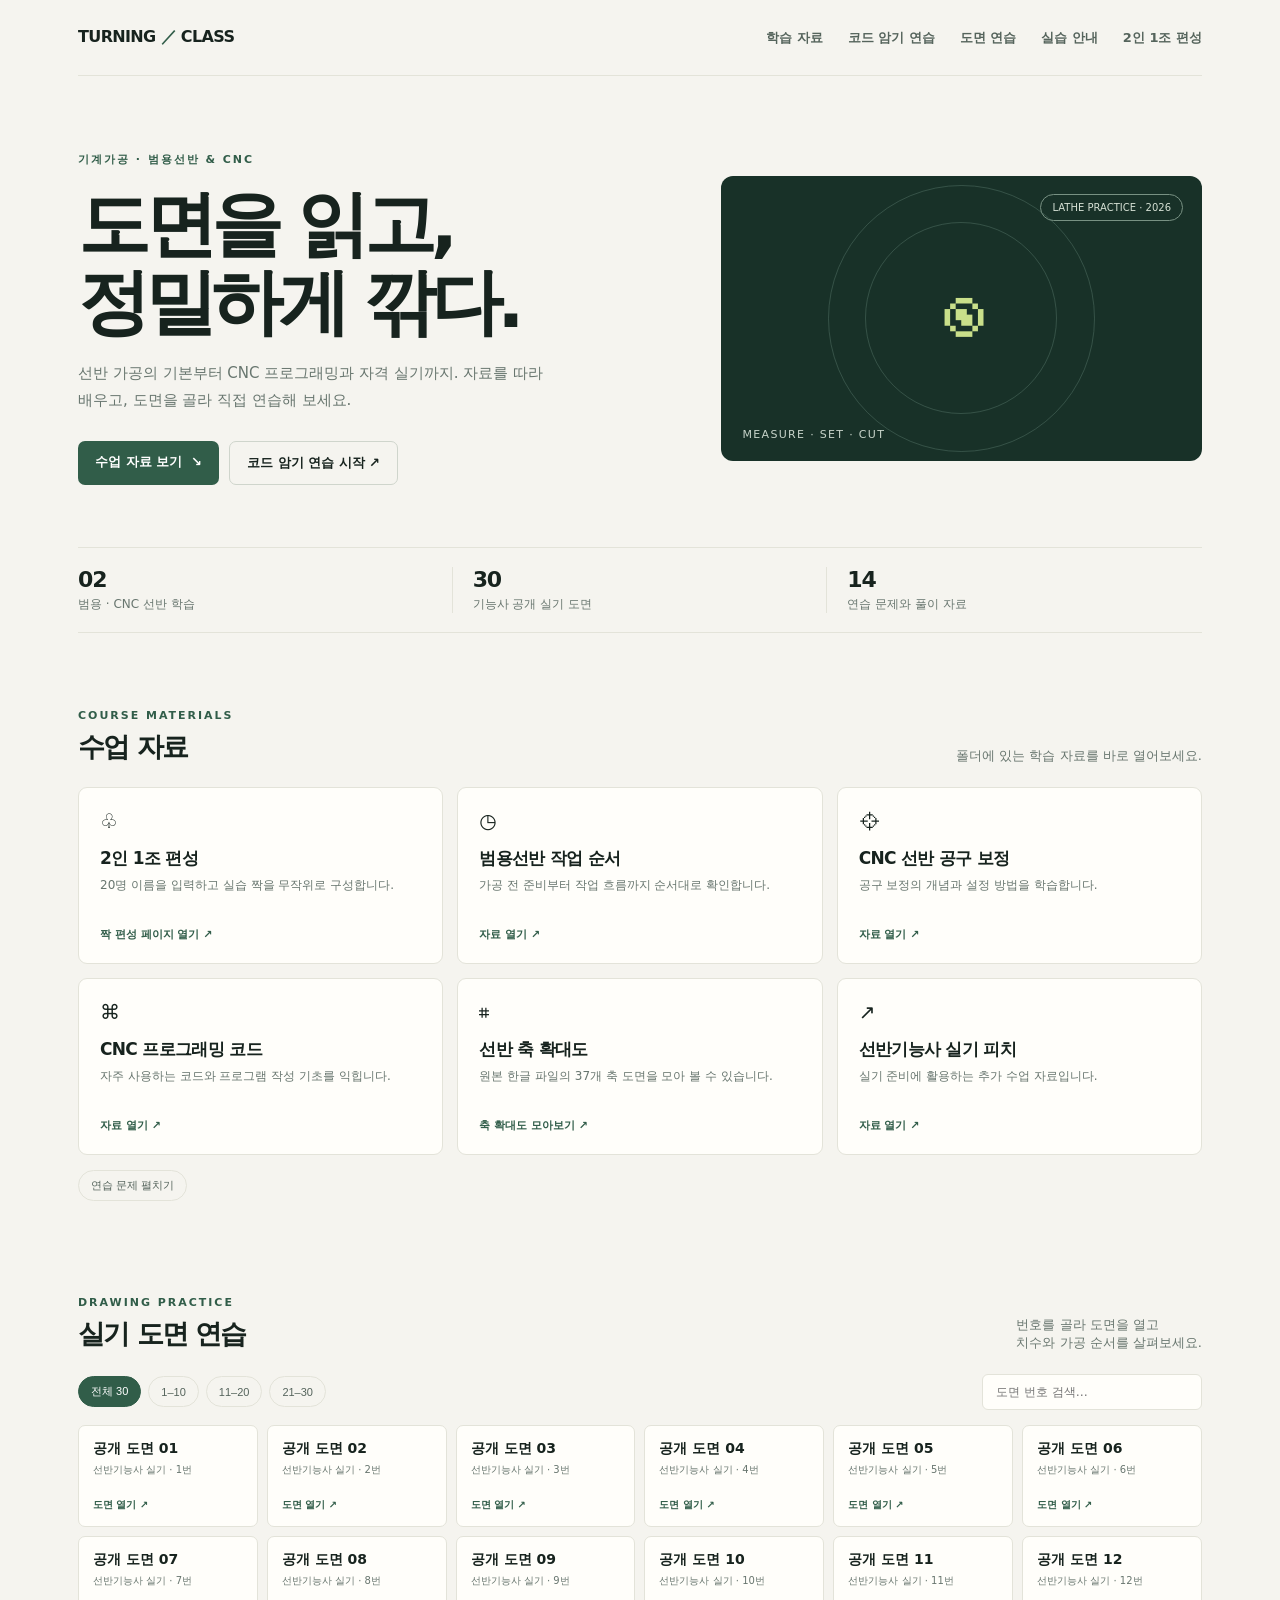
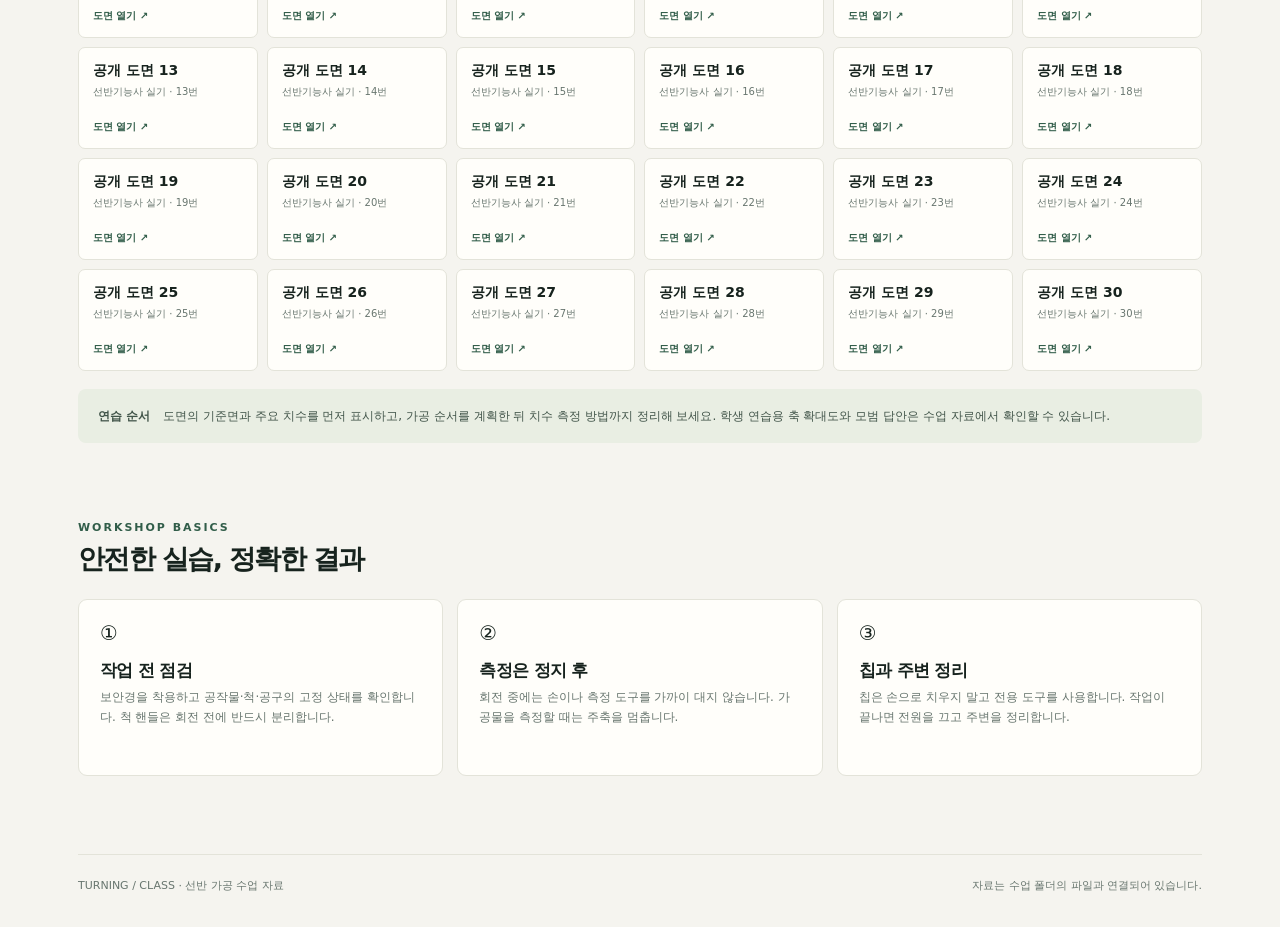
==== index.html @ c1fed9a9 "Remove front and rear programming card" ====
<!doctype html>
<html lang="ko">
<head>
<meta charset="utf-8"><meta name="viewport" content="width=device-width,initial-scale=1"><meta name="theme-color" content="#14251f">
<title>선반 수업 | 기계가공 실습</title>
<style>
:root{--ink:#17231e;--muted:#68766f;--paper:#f5f4ef;--card:#fffefa;--line:#e3e3d9;--green:#315d49;--lime:#c9df8a;--orange:#d8754e}*{box-sizing:border-box}html{scroll-behavior:smooth}body{margin:0;background:var(--paper);color:var(--ink);font-family:Inter,"Pretendard","Noto Sans KR",system-ui,sans-serif}a{color:inherit;text-decoration:none}.shell{max-width:1180px;margin:auto;padding:0 28px}.topbar{height:76px;border-bottom:1px solid var(--line);display:flex;align-items:center;justify-content:space-between}.brand{font-size:16px;font-weight:800;letter-spacing:-.04em}.brand b{color:var(--green)}nav{display:flex;gap:25px;color:#55645c;font-size:13px;font-weight:650}.hero{padding:76px 0 62px;display:grid;grid-template-columns:1.1fr .9fr;gap:54px;align-items:center}.eyebrow{font-size:11px;letter-spacing:.18em;text-transform:uppercase;font-weight:800;color:var(--green)}h1{font-size:clamp(42px,6vw,72px);line-height:1.08;letter-spacing:-.075em;margin:19px 0 18px;font-weight:820}.hero p{max-width:480px;color:var(--muted);line-height:1.8;font-size:15px}.actions{display:flex;gap:10px;margin-top:27px;flex-wrap:wrap}.btn{padding:12px 17px;border-radius:7px;background:var(--green);color:white;font-size:13px;font-weight:700}.btn.light{background:transparent;border:1px solid #cfd5cc;color:var(--ink)}.visual{background:#183128;border-radius:12px;min-height:285px;position:relative;overflow:hidden;display:grid;place-items:center;color:#d5e0d4}.visual:before,.visual:after{content:"";position:absolute;border:1px solid #6e9080;border-radius:50%;width:265px;height:265px;opacity:.35}.visual:after{width:190px;height:190px}.lathe{z-index:1;font-size:89px;line-height:1;color:var(--lime);font-family:Georgia,serif}.visual small{position:absolute;bottom:20px;left:22px;color:#c8d4ca;font-size:11px;letter-spacing:.12em}.visual .tag{position:absolute;right:19px;top:18px;border:1px solid #789183;border-radius:20px;padding:7px 11px;font-size:10px}.stats{border-top:1px solid var(--line);border-bottom:1px solid var(--line);display:grid;grid-template-columns:repeat(3,1fr);padding:19px 0;margin-bottom:76px}.stat{padding:0 20px;border-right:1px solid var(--line)}.stat:first-child{padding-left:0}.stat:last-child{border:0}.stat strong{font-size:22px;letter-spacing:-.05em}.stat span{display:block;color:var(--muted);font-size:12px;margin-top:4px}.section{padding:0 0 78px;scroll-margin-top:24px}.section-head{display:flex;justify-content:space-between;align-items:end;margin-bottom:22px}.section-head h2{font-size:27px;letter-spacing:-.06em;margin:7px 0 0}.section-head p{font-size:13px;color:var(--muted);margin:0}.grid{display:grid;grid-template-columns:repeat(3,1fr);gap:14px}.card{background:var(--card);border:1px solid var(--line);border-radius:9px;padding:21px;min-height:177px;display:flex;flex-direction:column;transition:.18s}.card:hover{transform:translateY(-3px);border-color:#a9b9a7;box-shadow:0 8px 22px #192d2010}.card .icon{font-size:20px}.card h3{font-size:17px;letter-spacing:-.04em;margin:14px 0 6px}.card p{font-size:12px;line-height:1.65;color:var(--muted);margin:0}.card .open{font-size:11px;color:var(--green);font-weight:800;margin-top:auto;padding-top:14px}.practice-top{display:flex;align-items:center;justify-content:space-between;margin-bottom:15px}.search{padding:10px 13px;border:1px solid var(--line);background:var(--card);border-radius:6px;font:inherit;font-size:12px;width:220px;outline-color:var(--green)}.filters{display:flex;gap:7px;flex-wrap:wrap;margin-bottom:17px}.filter{border:1px solid var(--line);background:transparent;padding:7px 12px;border-radius:20px;color:#55645c;font-size:11px;cursor:pointer}.filter.active{background:var(--green);border-color:var(--green);color:white}.drawings{display:grid;grid-template-columns:repeat(6,1fr);gap:9px}.drawing{background:var(--card);border:1px solid var(--line);padding:14px;border-radius:7px;display:flex;flex-direction:column;min-height:102px}.drawing:hover{border-color:#8ca594}.drawing b{font-size:14px}.drawing small{color:var(--muted);font-size:10px;margin-top:5px}.drawing em{font-size:10px;color:var(--green);font-style:normal;font-weight:750;margin-top:auto;padding-top:12px}.hidden{display:none!important}.note{background:#e9eee3;border-radius:8px;padding:17px 20px;display:flex;gap:13px;align-items:flex-start;color:#42554a;font-size:12px;line-height:1.7}.note strong{white-space:nowrap}.footer{border-top:1px solid var(--line);padding:23px 0 34px;color:var(--muted);font-size:11px;display:flex;justify-content:space-between}.blank{display:none;text-align:center;color:var(--muted);padding:30px;font-size:13px}@media(max-width:760px){.shell{padding:0 19px}.topbar{height:64px}nav{gap:13px;font-size:11px}.hero{grid-template-columns:1fr;gap:28px;padding:53px 0 42px}.visual{min-height:210px}.lathe{font-size:70px}.stats{margin-bottom:55px}.grid{grid-template-columns:repeat(2,1fr)}.drawings{grid-template-columns:repeat(3,1fr)}.section{padding-bottom:58px}.section-head p{max-width:145px;text-align:right;line-height:1.5}}@media(max-width:420px){nav{gap:9px}.nav-extra{display:none}.grid{grid-template-columns:1fr}.card{min-height:150px}.drawings{grid-template-columns:repeat(2,1fr)}.practice-top{align-items:flex-start;gap:10px;flex-direction:column}.search{width:100%}.stats .stat{padding:0 10px}.stat strong{font-size:18px}.footer{gap:15px;flex-direction:column}}
</style></head>
<body><div class="shell">
<header class="topbar"><a class="brand" href="#home">TURNING <b>／</b> CLASS</a><nav><a href="#learn">학습 자료</a><a href="cnc-code-practice.html">코드 암기 연습</a><a href="#practice">도면 연습</a><a href="#safety">실습 안내</a><a href="pairing.html">2인 1조 편성</a></nav></header>
<main id="home"><section class="hero"><div><div class="eyebrow">기계가공 · 범용선반 & CNC</div><h1>도면을 읽고,<br>정밀하게 깎다.</h1><p>선반 가공의 기본부터 CNC 프로그래밍과 자격 실기까지. 자료를 따라 배우고, 도면을 골라 직접 연습해 보세요.</p><div class="actions"><a class="btn" href="#learn">수업 자료 보기&nbsp; ↘</a><a class="btn light" href="cnc-code-practice.html">코드 암기 연습 시작 ↗</a></div></div><div class="visual"><span class="tag">LATHE PRACTICE · 2026</span><span class="lathe">◉</span><small>MEASURE · SET · CUT</small></div></section>
<div class="stats"><div class="stat"><strong>02</strong><span>범용 · CNC 선반 학습</span></div><div class="stat"><strong>30</strong><span>기능사 공개 실기 도면</span></div><div class="stat"><strong>14</strong><span>연습 문제와 풀이 자료</span></div></div>
<section class="section" id="learn"><div class="section-head"><div><div class="eyebrow">Course materials</div><h2>수업 자료</h2></div><p>폴더에 있는 학습 자료를 바로 열어보세요.</p></div><div class="grid">
<a class="card" href="pairing.html"><span class="icon">♧</span><h3>2인 1조 편성</h3><p>20명 이름을 입력하고 실습 짝을 무작위로 구성합니다.</p><span class="open">짝 편성 페이지 열기 ↗</span></a>
<a class="card" href="범용선반-작업순서.pdf" target="_blank"><span class="icon">◷</span><h3>범용선반 작업 순서</h3><p>가공 전 준비부터 작업 흐름까지 순서대로 확인합니다.</p><span class="open">자료 열기 ↗</span></a>
<a class="card" href="CNC-공구보정.pdf" target="_blank"><span class="icon">⌖</span><h3>CNC 선반 공구 보정</h3><p>공구 보정의 개념과 설정 방법을 학습합니다.</p><span class="open">자료 열기 ↗</span></a>
<a class="card" href="CNC-코드암기.pdf" target="_blank"><span class="icon">⌘</span><h3>CNC 프로그래밍 코드</h3><p>자주 사용하는 코드와 프로그램 작성 기초를 익힙니다.</p><span class="open">자료 열기 ↗</span></a>

<a class="card" href="axis-drawing-gallery.html"><span class="icon">⌗</span><h3>선반 축 확대도</h3><p>원본 한글 파일의 37개 축 도면을 모아 볼 수 있습니다.</p><span class="open">축 확대도 모아보기 ↗</span></a>
<a class="card" href="선반기능사-피치.hwp" target="_blank"><span class="icon">↗</span><h3>선반기능사 실기 피치</h3><p>실기 준비에 활용하는 추가 수업 자료입니다.</p><span class="open">자료 열기 ↗</span></a>
</div><div class="filters" style="margin-top:15px"><button class="filter" onclick="document.getElementById('extraPractice').classList.toggle('hidden');this.textContent=this.textContent.includes('펼치기')?'연습 문제 접기':'연습 문제 펼치기'">연습 문제 펼치기</button></div><div id="extraPractice" class="grid hidden">
<a class="card" href="프로그래밍-연습-2.pdf" target="_blank"><h3>프로그래밍 연습 2</h3><p>앞단·뒷단 프로그램 연습</p><span class="open">문제 열기 ↗</span></a><a class="card" href="프로그래밍-연습-3.pdf" target="_blank"><h3>프로그래밍 연습 3</h3><p>앞단·뒷단 프로그램 연습</p><span class="open">문제 열기 ↗</span></a><a class="card" href="프로그래밍-연습-4.pdf" target="_blank"><h3>프로그래밍 연습 4</h3><p>앞단·뒷단 프로그램 연습</p><span class="open">문제 열기 ↗</span></a><a class="card" href="프로그래밍-연습-5.pdf" target="_blank"><h3>프로그래밍 연습 5</h3><p>앞단·뒷단 프로그램 연습</p><span class="open">문제 열기 ↗</span></a><a class="card" href="나사-절입량.png" target="_blank"><h3>나사 절입량 참고</h3><p>나사 가공 깊이와 절입량을 확인합니다.</p><span class="open">그림 열기 ↗</span></a><a class="card" href="기능사-2번-도면-확대.hwp" target="_blank"><h3>기능사 2번 도면 확대</h3><p>실기 도면 상세 확인 자료입니다.</p><span class="open">자료 열기 ↗</span></a></div></section>
<section class="section" id="practice"><div class="section-head"><div><div class="eyebrow">Drawing practice</div><h2>실기 도면 연습</h2></div><p>번호를 골라 도면을 열고<br>치수와 가공 순서를 살펴보세요.</p></div><div class="practice-top"><div class="filters" style="margin:0"><button class="filter active" data-filter="all">전체 30</button><button class="filter" data-filter="early">1–10</button><button class="filter" data-filter="middle">11–20</button><button class="filter" data-filter="late">21–30</button></div><input class="search" id="search" placeholder="도면 번호 검색…" aria-label="도면 번호 검색"></div><div class="drawings" id="drawings"></div><div id="blank" class="blank">검색 결과가 없습니다.</div><div class="note" style="margin-top:18px"><strong>연습 순서</strong><span>도면의 기준면과 주요 치수를 먼저 표시하고, 가공 순서를 계획한 뒤 치수 측정 방법까지 정리해 보세요. 학생 연습용 축 확대도와 모범 답안은 수업 자료에서 확인할 수 있습니다.</span></div></section>
<section class="section" id="safety"><div class="section-head"><div><div class="eyebrow">Workshop basics</div><h2>안전한 실습, 정확한 결과</h2></div></div><div class="grid"><div class="card"><span class="icon">①</span><h3>작업 전 점검</h3><p>보안경을 착용하고 공작물·척·공구의 고정 상태를 확인합니다. 척 핸들은 회전 전에 반드시 분리합니다.</p></div><div class="card"><span class="icon">②</span><h3>측정은 정지 후</h3><p>회전 중에는 손이나 측정 도구를 가까이 대지 않습니다. 가공물을 측정할 때는 주축을 멈춥니다.</p></div><div class="card"><span class="icon">③</span><h3>칩과 주변 정리</h3><p>칩은 손으로 치우지 말고 전용 도구를 사용합니다. 작업이 끝나면 전원을 끄고 주변을 정리합니다.</p></div></div></section></main>
<footer class="footer"><span>TURNING / CLASS · 선반 가공 수업 자료</span><span>자료는 수업 폴더의 파일과 연결되어 있습니다.</span></footer></div>
<script>
const drawings=document.getElementById('drawings');
for(let n=1;n<=30;n++){const a=document.createElement('a');a.className='drawing';a.href=`실기%20도면%20공개문제/${n}.pdf`;a.target='_blank';a.dataset.n=n;a.dataset.band=n<=10?'early':n<=20?'middle':'late';a.innerHTML=`<b>공개 도면 ${String(n).padStart(2,'0')}</b><small>선반기능사 실기 · ${n}번</small><em>도면 열기 ↗</em>`;drawings.appendChild(a)}
let selected='all';function update(){const q=document.getElementById('search').value.trim();let shown=0;document.querySelectorAll('.drawing').forEach(e=>{const okBand=selected==='all'||e.dataset.band===selected;const okQuery=!q||e.dataset.n.includes(q);e.classList.toggle('hidden',!(okBand&&okQuery));if(okBand&&okQuery)shown++});document.getElementById('blank').style.display=shown?'none':'block'}
document.querySelectorAll('[data-filter]').forEach(b=>b.addEventListener('click',()=>{selected=b.dataset.filter;document.querySelectorAll('[data-filter]').forEach(x=>x.classList.toggle('active',x===b));update()}));document.getElementById('search').addEventListener('input',update);
</script></body></html>
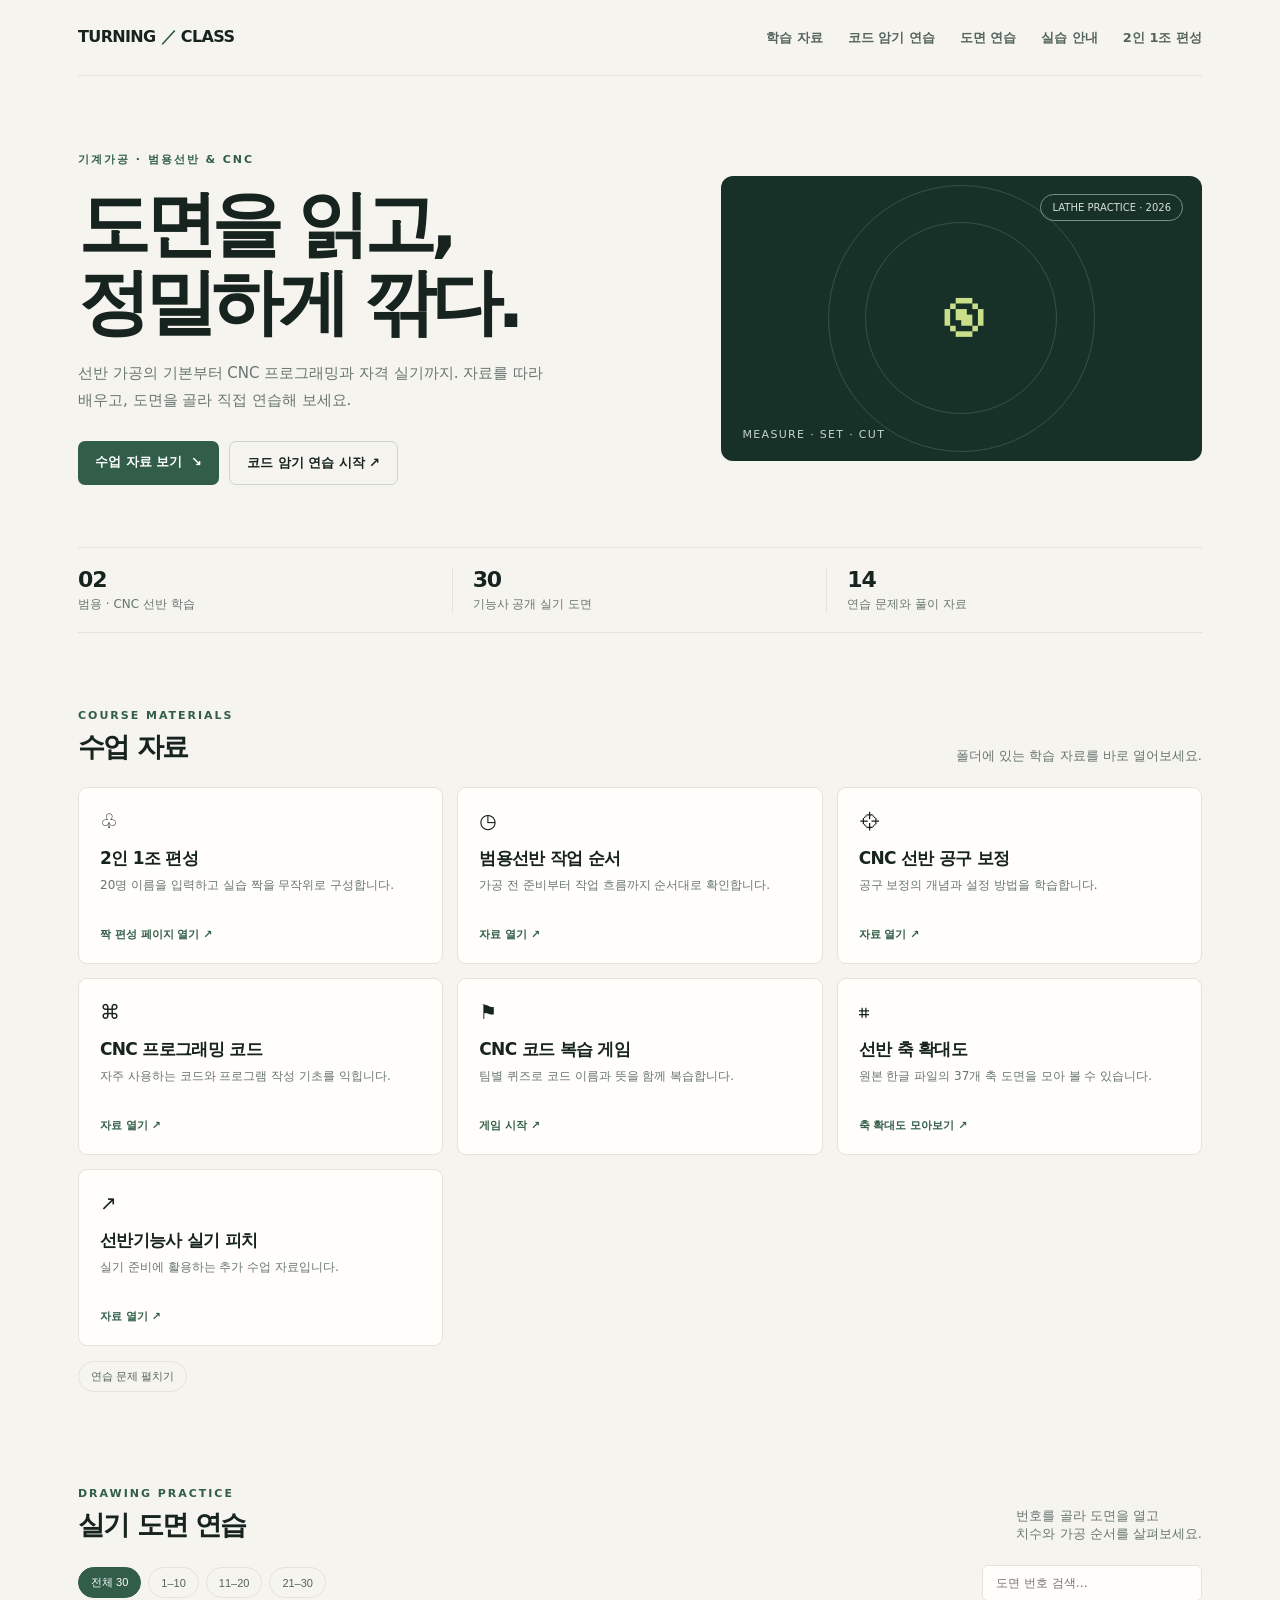
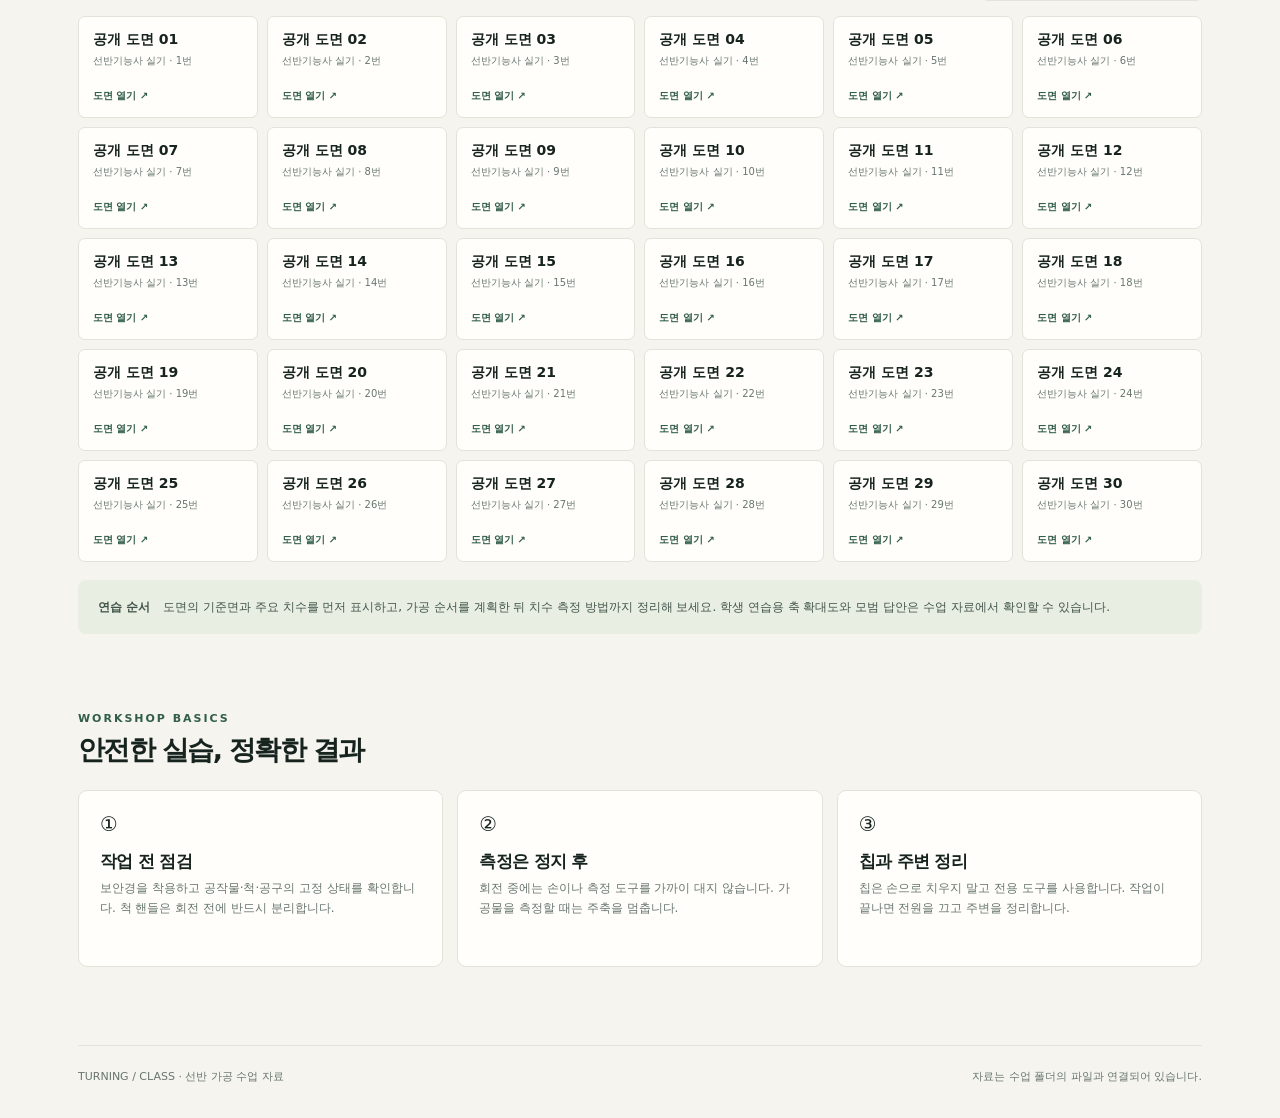
==== commit 87f628f4: "Add classroom CNC code review game" ====
--- a/index.html
+++ b/index.html
@@ -15,6 +15,7 @@
 <a class="card" href="범용선반-작업순서.pdf" target="_blank"><span class="icon">◷</span><h3>범용선반 작업 순서</h3><p>가공 전 준비부터 작업 흐름까지 순서대로 확인합니다.</p><span class="open">자료 열기 ↗</span></a>
 <a class="card" href="CNC-공구보정.pdf" target="_blank"><span class="icon">⌖</span><h3>CNC 선반 공구 보정</h3><p>공구 보정의 개념과 설정 방법을 학습합니다.</p><span class="open">자료 열기 ↗</span></a>
 <a class="card" href="CNC-코드암기.pdf" target="_blank"><span class="icon">⌘</span><h3>CNC 프로그래밍 코드</h3><p>자주 사용하는 코드와 프로그램 작성 기초를 익힙니다.</p><span class="open">자료 열기 ↗</span></a>
+<a class="card" href="cnc-review-game.html"><span class="icon">⚑</span><h3>CNC 코드 복습 게임</h3><p>팀별 퀴즈로 코드 이름과 뜻을 함께 복습합니다.</p><span class="open">게임 시작 ↗</span></a>
 
 <a class="card" href="axis-drawing-gallery.html"><span class="icon">⌗</span><h3>선반 축 확대도</h3><p>원본 한글 파일의 37개 축 도면을 모아 볼 수 있습니다.</p><span class="open">축 확대도 모아보기 ↗</span></a>
 <a class="card" href="선반기능사-피치.hwp" target="_blank"><span class="icon">↗</span><h3>선반기능사 실기 피치</h3><p>실기 준비에 활용하는 추가 수업 자료입니다.</p><span class="open">자료 열기 ↗</span></a>
@@ -32,3 +33,4 @@
 
 
 
+
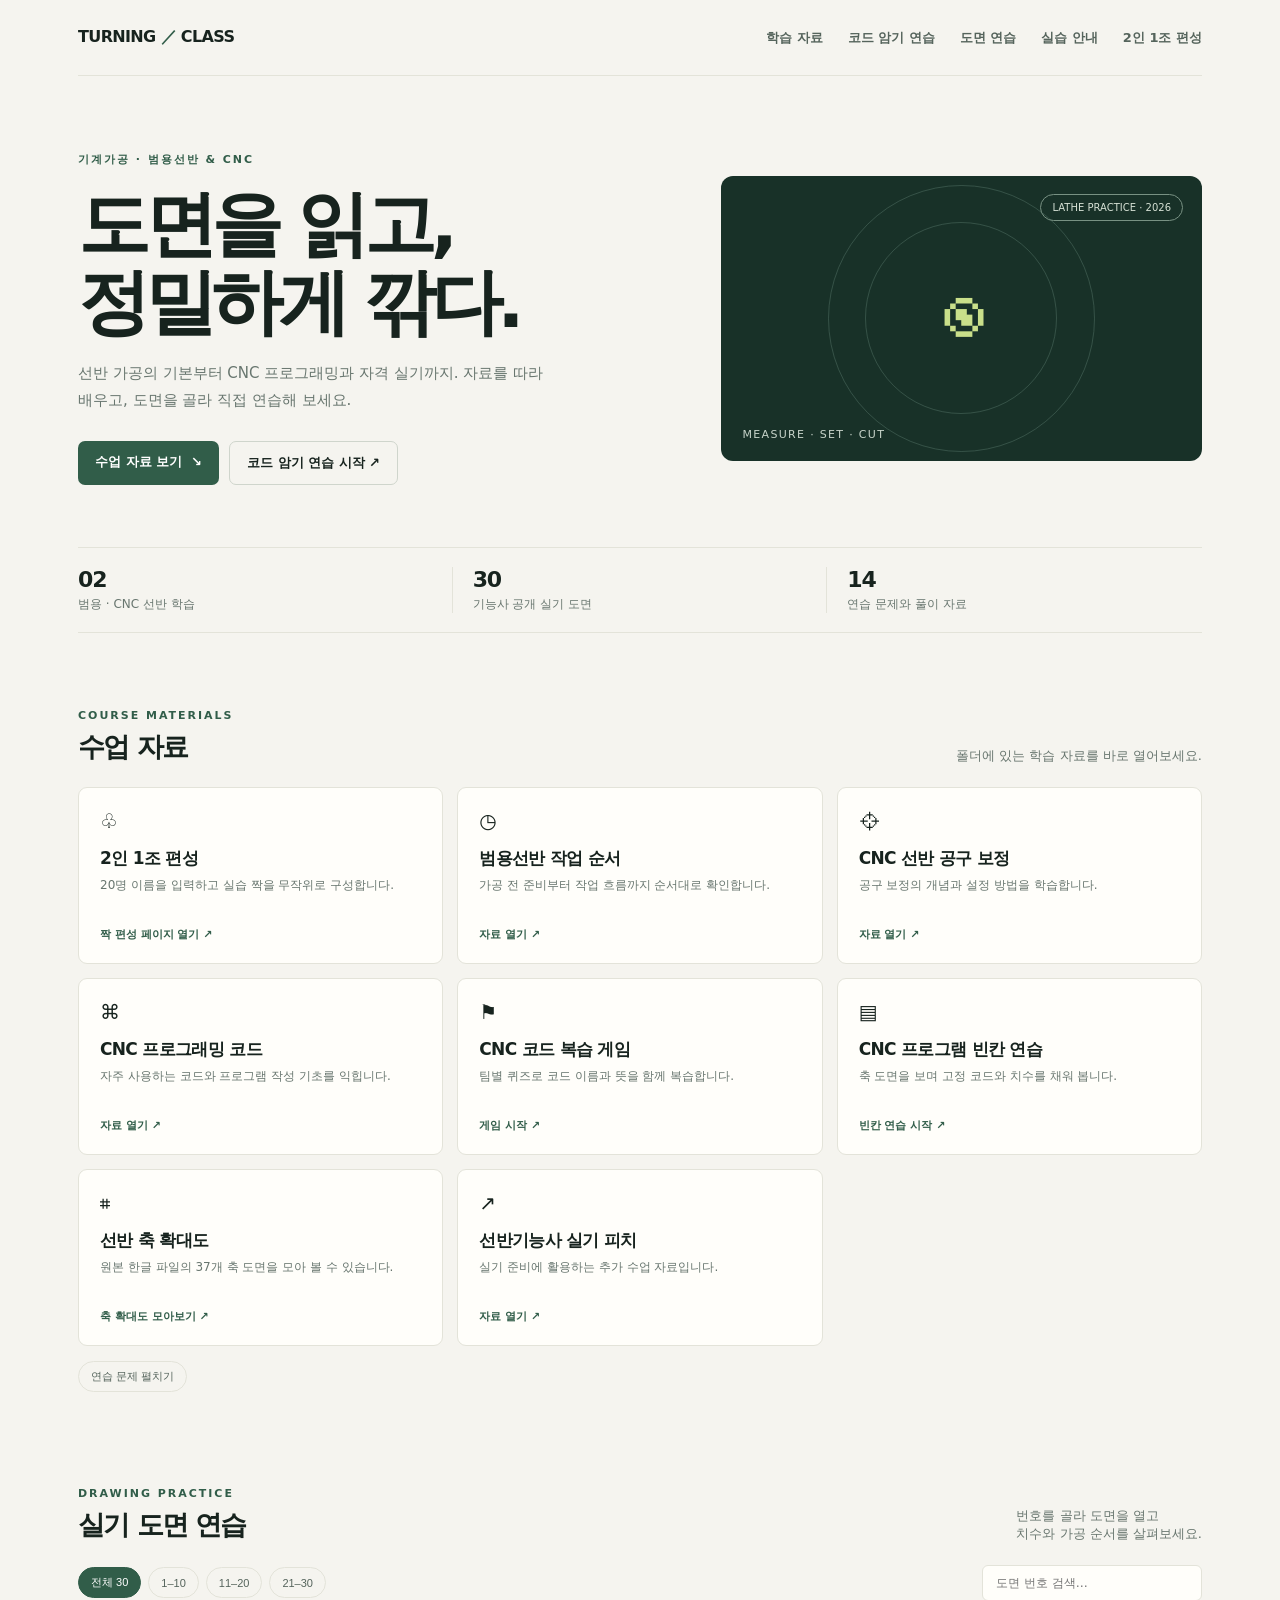
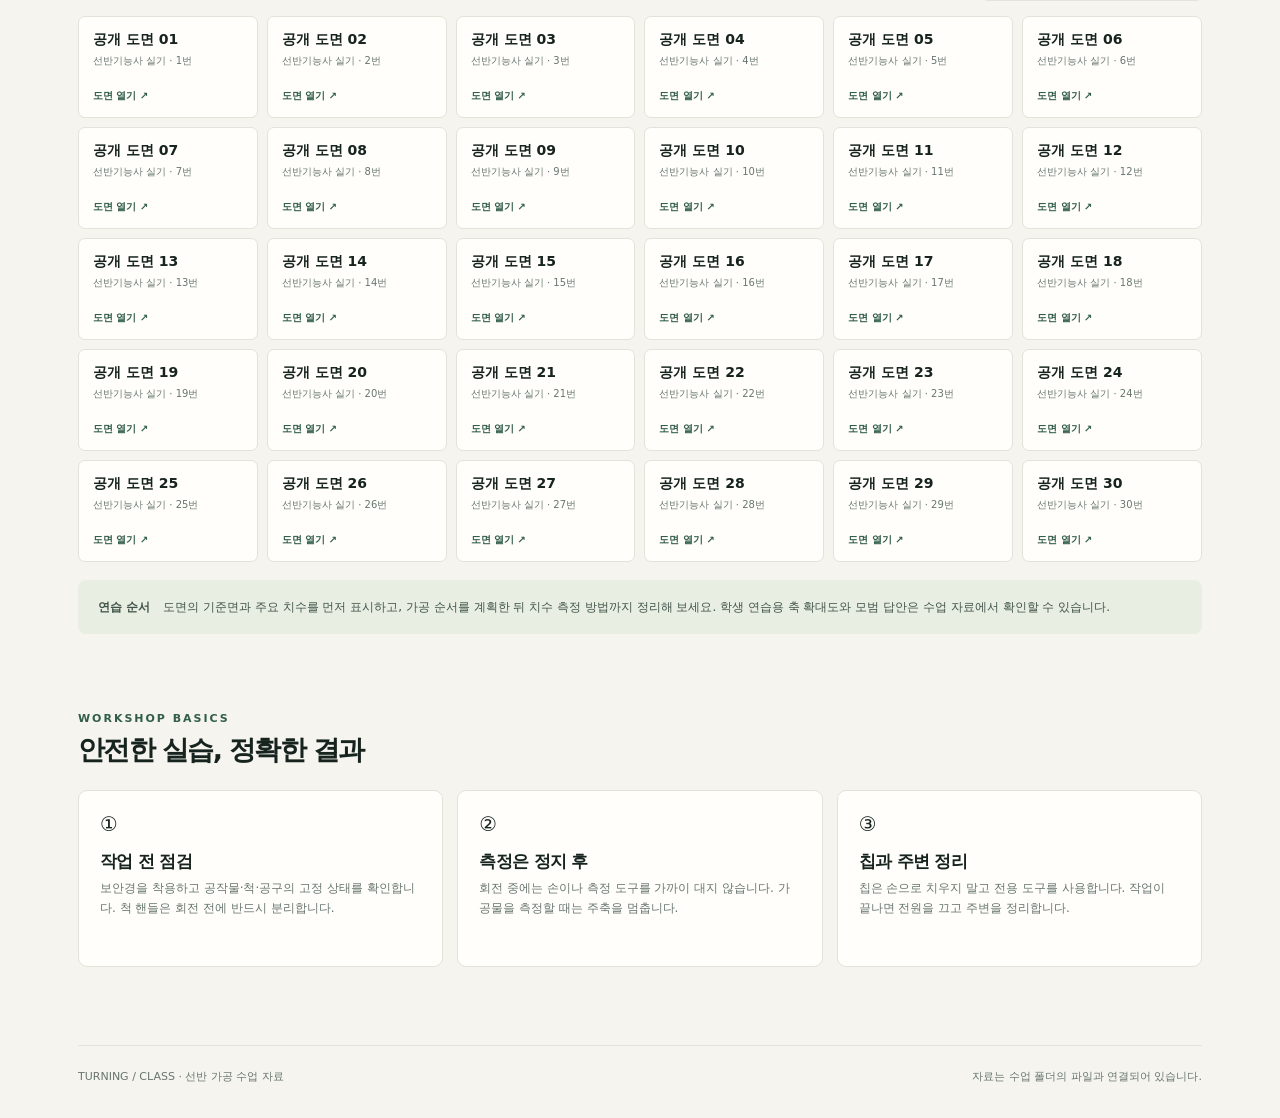
==== commit 4d606a19: "Add CNC program fill-in practice" ====
--- a/index.html
+++ b/index.html
@@ -16,6 +16,7 @@
 <a class="card" href="CNC-공구보정.pdf" target="_blank"><span class="icon">⌖</span><h3>CNC 선반 공구 보정</h3><p>공구 보정의 개념과 설정 방법을 학습합니다.</p><span class="open">자료 열기 ↗</span></a>
 <a class="card" href="CNC-코드암기.pdf" target="_blank"><span class="icon">⌘</span><h3>CNC 프로그래밍 코드</h3><p>자주 사용하는 코드와 프로그램 작성 기초를 익힙니다.</p><span class="open">자료 열기 ↗</span></a>
 <a class="card" href="cnc-review-game.html"><span class="icon">⚑</span><h3>CNC 코드 복습 게임</h3><p>팀별 퀴즈로 코드 이름과 뜻을 함께 복습합니다.</p><span class="open">게임 시작 ↗</span></a>
+<a class="card" href="cnc-fill-practice.html"><span class="icon">▤</span><h3>CNC 프로그램 빈칸 연습</h3><p>축 도면을 보며 고정 코드와 치수를 채워 봅니다.</p><span class="open">빈칸 연습 시작 ↗</span></a>
 
 <a class="card" href="axis-drawing-gallery.html"><span class="icon">⌗</span><h3>선반 축 확대도</h3><p>원본 한글 파일의 37개 축 도면을 모아 볼 수 있습니다.</p><span class="open">축 확대도 모아보기 ↗</span></a>
 <a class="card" href="선반기능사-피치.hwp" target="_blank"><span class="icon">↗</span><h3>선반기능사 실기 피치</h3><p>실기 준비에 활용하는 추가 수업 자료입니다.</p><span class="open">자료 열기 ↗</span></a>
@@ -34,3 +35,4 @@
 
 
 
+
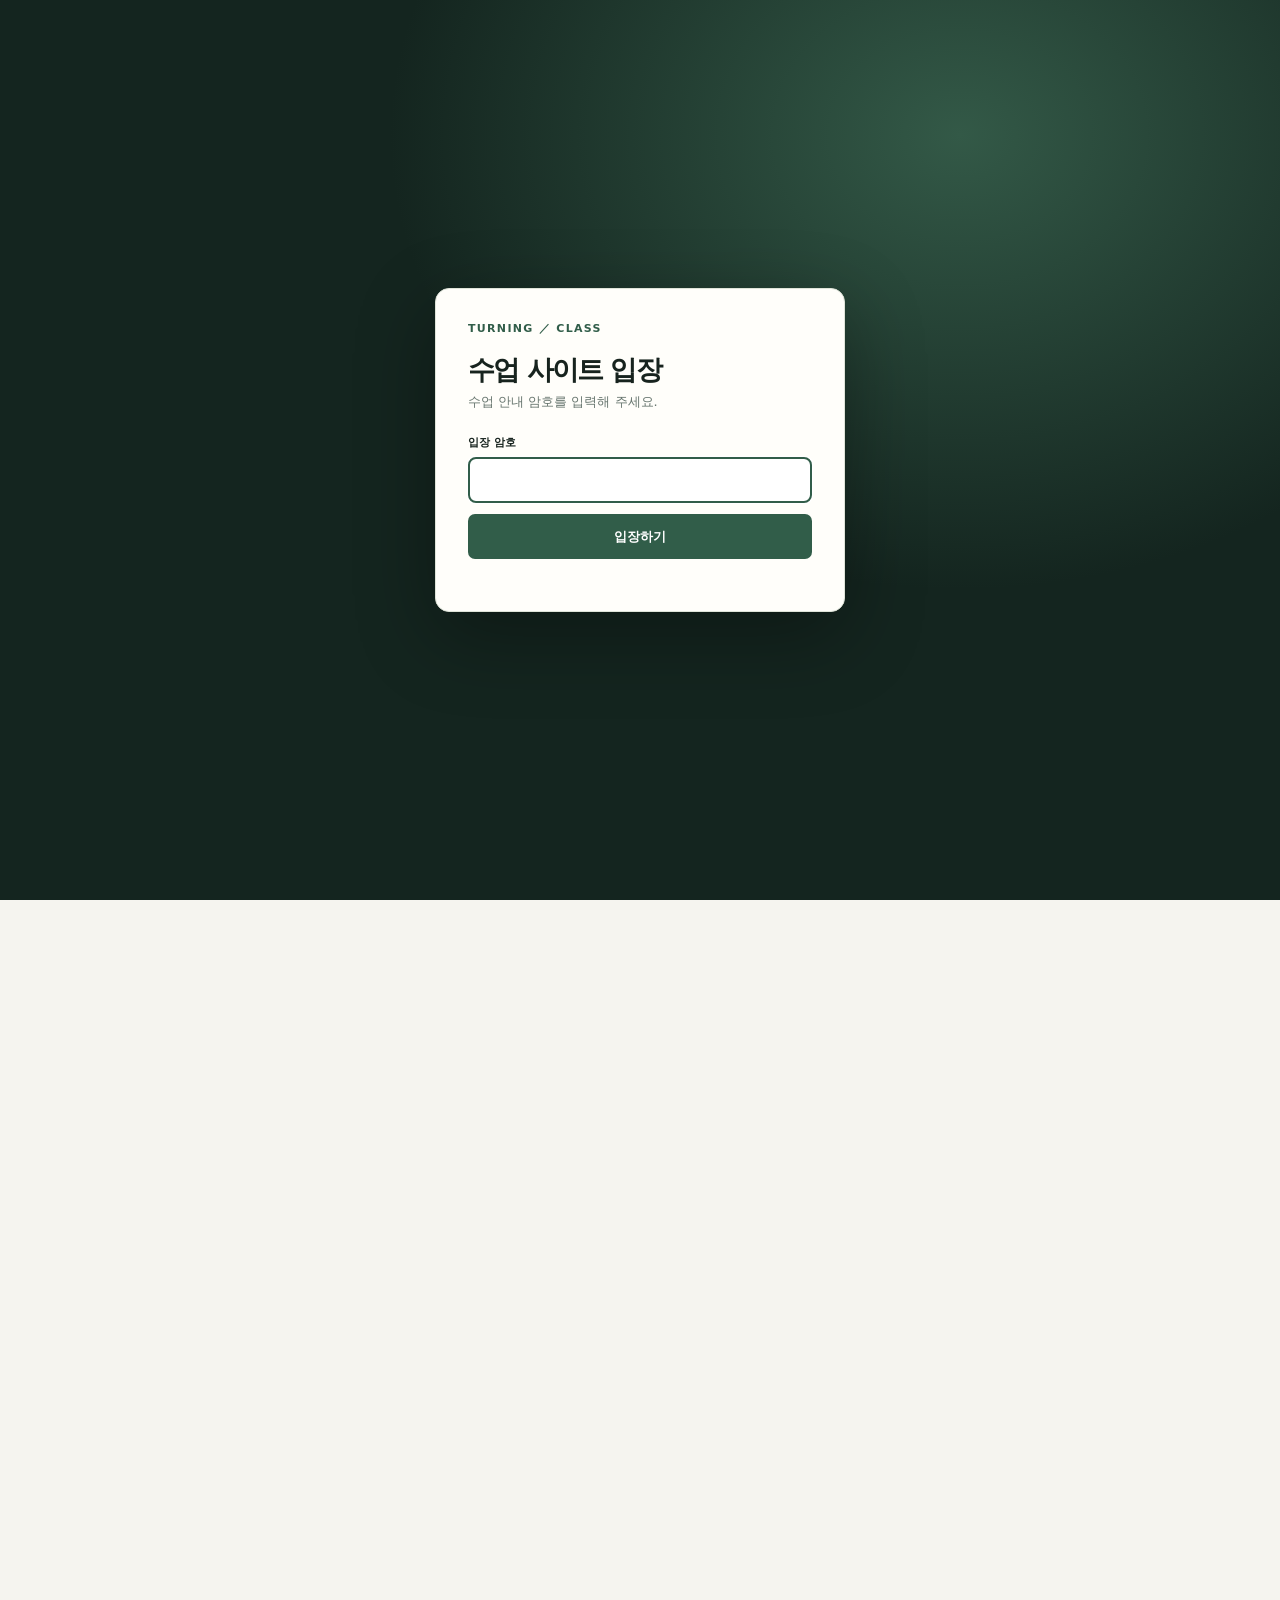
==== commit b4c3dd34: "Add classroom entry prompt and crop practice drawings" ====
--- a/index.html
+++ b/index.html
@@ -5,7 +5,7 @@
 <title>선반 수업 | 기계가공 실습</title>
 <style>
 :root{--ink:#17231e;--muted:#68766f;--paper:#f5f4ef;--card:#fffefa;--line:#e3e3d9;--green:#315d49;--lime:#c9df8a;--orange:#d8754e}*{box-sizing:border-box}html{scroll-behavior:smooth}body{margin:0;background:var(--paper);color:var(--ink);font-family:Inter,"Pretendard","Noto Sans KR",system-ui,sans-serif}a{color:inherit;text-decoration:none}.shell{max-width:1180px;margin:auto;padding:0 28px}.topbar{height:76px;border-bottom:1px solid var(--line);display:flex;align-items:center;justify-content:space-between}.brand{font-size:16px;font-weight:800;letter-spacing:-.04em}.brand b{color:var(--green)}nav{display:flex;gap:25px;color:#55645c;font-size:13px;font-weight:650}.hero{padding:76px 0 62px;display:grid;grid-template-columns:1.1fr .9fr;gap:54px;align-items:center}.eyebrow{font-size:11px;letter-spacing:.18em;text-transform:uppercase;font-weight:800;color:var(--green)}h1{font-size:clamp(42px,6vw,72px);line-height:1.08;letter-spacing:-.075em;margin:19px 0 18px;font-weight:820}.hero p{max-width:480px;color:var(--muted);line-height:1.8;font-size:15px}.actions{display:flex;gap:10px;margin-top:27px;flex-wrap:wrap}.btn{padding:12px 17px;border-radius:7px;background:var(--green);color:white;font-size:13px;font-weight:700}.btn.light{background:transparent;border:1px solid #cfd5cc;color:var(--ink)}.visual{background:#183128;border-radius:12px;min-height:285px;position:relative;overflow:hidden;display:grid;place-items:center;color:#d5e0d4}.visual:before,.visual:after{content:"";position:absolute;border:1px solid #6e9080;border-radius:50%;width:265px;height:265px;opacity:.35}.visual:after{width:190px;height:190px}.lathe{z-index:1;font-size:89px;line-height:1;color:var(--lime);font-family:Georgia,serif}.visual small{position:absolute;bottom:20px;left:22px;color:#c8d4ca;font-size:11px;letter-spacing:.12em}.visual .tag{position:absolute;right:19px;top:18px;border:1px solid #789183;border-radius:20px;padding:7px 11px;font-size:10px}.stats{border-top:1px solid var(--line);border-bottom:1px solid var(--line);display:grid;grid-template-columns:repeat(3,1fr);padding:19px 0;margin-bottom:76px}.stat{padding:0 20px;border-right:1px solid var(--line)}.stat:first-child{padding-left:0}.stat:last-child{border:0}.stat strong{font-size:22px;letter-spacing:-.05em}.stat span{display:block;color:var(--muted);font-size:12px;margin-top:4px}.section{padding:0 0 78px;scroll-margin-top:24px}.section-head{display:flex;justify-content:space-between;align-items:end;margin-bottom:22px}.section-head h2{font-size:27px;letter-spacing:-.06em;margin:7px 0 0}.section-head p{font-size:13px;color:var(--muted);margin:0}.grid{display:grid;grid-template-columns:repeat(3,1fr);gap:14px}.card{background:var(--card);border:1px solid var(--line);border-radius:9px;padding:21px;min-height:177px;display:flex;flex-direction:column;transition:.18s}.card:hover{transform:translateY(-3px);border-color:#a9b9a7;box-shadow:0 8px 22px #192d2010}.card .icon{font-size:20px}.card h3{font-size:17px;letter-spacing:-.04em;margin:14px 0 6px}.card p{font-size:12px;line-height:1.65;color:var(--muted);margin:0}.card .open{font-size:11px;color:var(--green);font-weight:800;margin-top:auto;padding-top:14px}.practice-top{display:flex;align-items:center;justify-content:space-between;margin-bottom:15px}.search{padding:10px 13px;border:1px solid var(--line);background:var(--card);border-radius:6px;font:inherit;font-size:12px;width:220px;outline-color:var(--green)}.filters{display:flex;gap:7px;flex-wrap:wrap;margin-bottom:17px}.filter{border:1px solid var(--line);background:transparent;padding:7px 12px;border-radius:20px;color:#55645c;font-size:11px;cursor:pointer}.filter.active{background:var(--green);border-color:var(--green);color:white}.drawings{display:grid;grid-template-columns:repeat(6,1fr);gap:9px}.drawing{background:var(--card);border:1px solid var(--line);padding:14px;border-radius:7px;display:flex;flex-direction:column;min-height:102px}.drawing:hover{border-color:#8ca594}.drawing b{font-size:14px}.drawing small{color:var(--muted);font-size:10px;margin-top:5px}.drawing em{font-size:10px;color:var(--green);font-style:normal;font-weight:750;margin-top:auto;padding-top:12px}.hidden{display:none!important}.note{background:#e9eee3;border-radius:8px;padding:17px 20px;display:flex;gap:13px;align-items:flex-start;color:#42554a;font-size:12px;line-height:1.7}.note strong{white-space:nowrap}.footer{border-top:1px solid var(--line);padding:23px 0 34px;color:var(--muted);font-size:11px;display:flex;justify-content:space-between}.blank{display:none;text-align:center;color:var(--muted);padding:30px;font-size:13px}@media(max-width:760px){.shell{padding:0 19px}.topbar{height:64px}nav{gap:13px;font-size:11px}.hero{grid-template-columns:1fr;gap:28px;padding:53px 0 42px}.visual{min-height:210px}.lathe{font-size:70px}.stats{margin-bottom:55px}.grid{grid-template-columns:repeat(2,1fr)}.drawings{grid-template-columns:repeat(3,1fr)}.section{padding-bottom:58px}.section-head p{max-width:145px;text-align:right;line-height:1.5}}@media(max-width:420px){nav{gap:9px}.nav-extra{display:none}.grid{grid-template-columns:1fr}.card{min-height:150px}.drawings{grid-template-columns:repeat(2,1fr)}.practice-top{align-items:flex-start;gap:10px;flex-direction:column}.search{width:100%}.stats .stat{padding:0 10px}.stat strong{font-size:18px}.footer{gap:15px;flex-direction:column}}
-</style></head>
+</style><script>try{if(localStorage.getItem("turning-class-entry-access")!=="ok")document.documentElement.classList.add("classroom-gate-pending")}catch(e){document.documentElement.classList.add("classroom-gate-pending")}</script><link rel="stylesheet" href="classroom-gate.css"><script src="classroom-gate.js" defer></script></head>
 <body><div class="shell">
 <header class="topbar"><a class="brand" href="#home">TURNING <b>／</b> CLASS</a><nav><a href="#learn">학습 자료</a><a href="cnc-code-practice.html">코드 암기 연습</a><a href="#practice">도면 연습</a><a href="#safety">실습 안내</a><a href="pairing.html">2인 1조 편성</a></nav></header>
 <main id="home"><section class="hero"><div><div class="eyebrow">기계가공 · 범용선반 & CNC</div><h1>도면을 읽고,<br>정밀하게 깎다.</h1><p>선반 가공의 기본부터 CNC 프로그래밍과 자격 실기까지. 자료를 따라 배우고, 도면을 골라 직접 연습해 보세요.</p><div class="actions"><a class="btn" href="#learn">수업 자료 보기&nbsp; ↘</a><a class="btn light" href="cnc-code-practice.html">코드 암기 연습 시작 ↗</a></div></div><div class="visual"><span class="tag">LATHE PRACTICE · 2026</span><span class="lathe">◉</span><small>MEASURE · SET · CUT</small></div></section>
@@ -36,3 +36,4 @@
 
 
 
+
--- a/classroom-gate.css
+++ b/classroom-gate.css
@@ -0,0 +1,2 @@
+html.classroom-gate-pending,html.classroom-gate-pending body{overflow:hidden!important}html.classroom-gate-pending body>*:not(#classroom-gate):not(#classroom-lock-button){visibility:hidden!important;pointer-events:none!important}#classroom-gate{position:fixed;inset:0;z-index:99999;display:grid;place-items:center;padding:22px;background:radial-gradient(ellipse at 75% 15%,#335947 0,transparent 42%),#14251f;color:#17231e;font-family:Inter,"Pretendard","Noto Sans KR",system-ui,sans-serif;visibility:visible!important;pointer-events:auto!important}#classroom-gate *{box-sizing:border-box}#classroom-gate .gate-card{width:min(100%,410px);background:#fffefa;border:1px solid #dfe4d9;border-radius:14px;padding:32px;box-shadow:0 24px 80px #0005}#classroom-gate .gate-brand{font-size:11px;letter-spacing:.12em;color:#315d49;font-weight:900}#classroom-gate h1{font-size:27px;letter-spacing:-.06em;margin:19px 0 7px}#classroom-gate p{font-size:13px;line-height:1.7;color:#68766f;margin:0 0 22px}#classroom-gate label{display:block;font-size:11px;font-weight:800;margin-bottom:7px}#classroom-gate input{width:100%;height:46px;border:1px solid #d7ddd3;border-radius:7px;padding:0 12px;font:inherit;font-size:14px;outline-color:#315d49}#classroom-gate button{width:100%;height:45px;margin-top:11px;border:0;border-radius:7px;background:#315d49;color:white;font-size:13px;font-weight:850;cursor:pointer}#classroom-gate .gate-error{height:20px;padding-top:7px;color:#a9443e;font-size:11px}#classroom-lock-button{position:fixed;right:15px;bottom:14px;z-index:9999;border:1px solid #cfd8ce;border-radius:20px;background:#fffefaee;color:#315d49;padding:8px 12px;font:750 10px/1 "Pretendard","Noto Sans KR",system-ui,sans-serif;cursor:pointer;box-shadow:0 3px 12px #12251a18}html.classroom-gate-pending #classroom-lock-button{display:none}
+
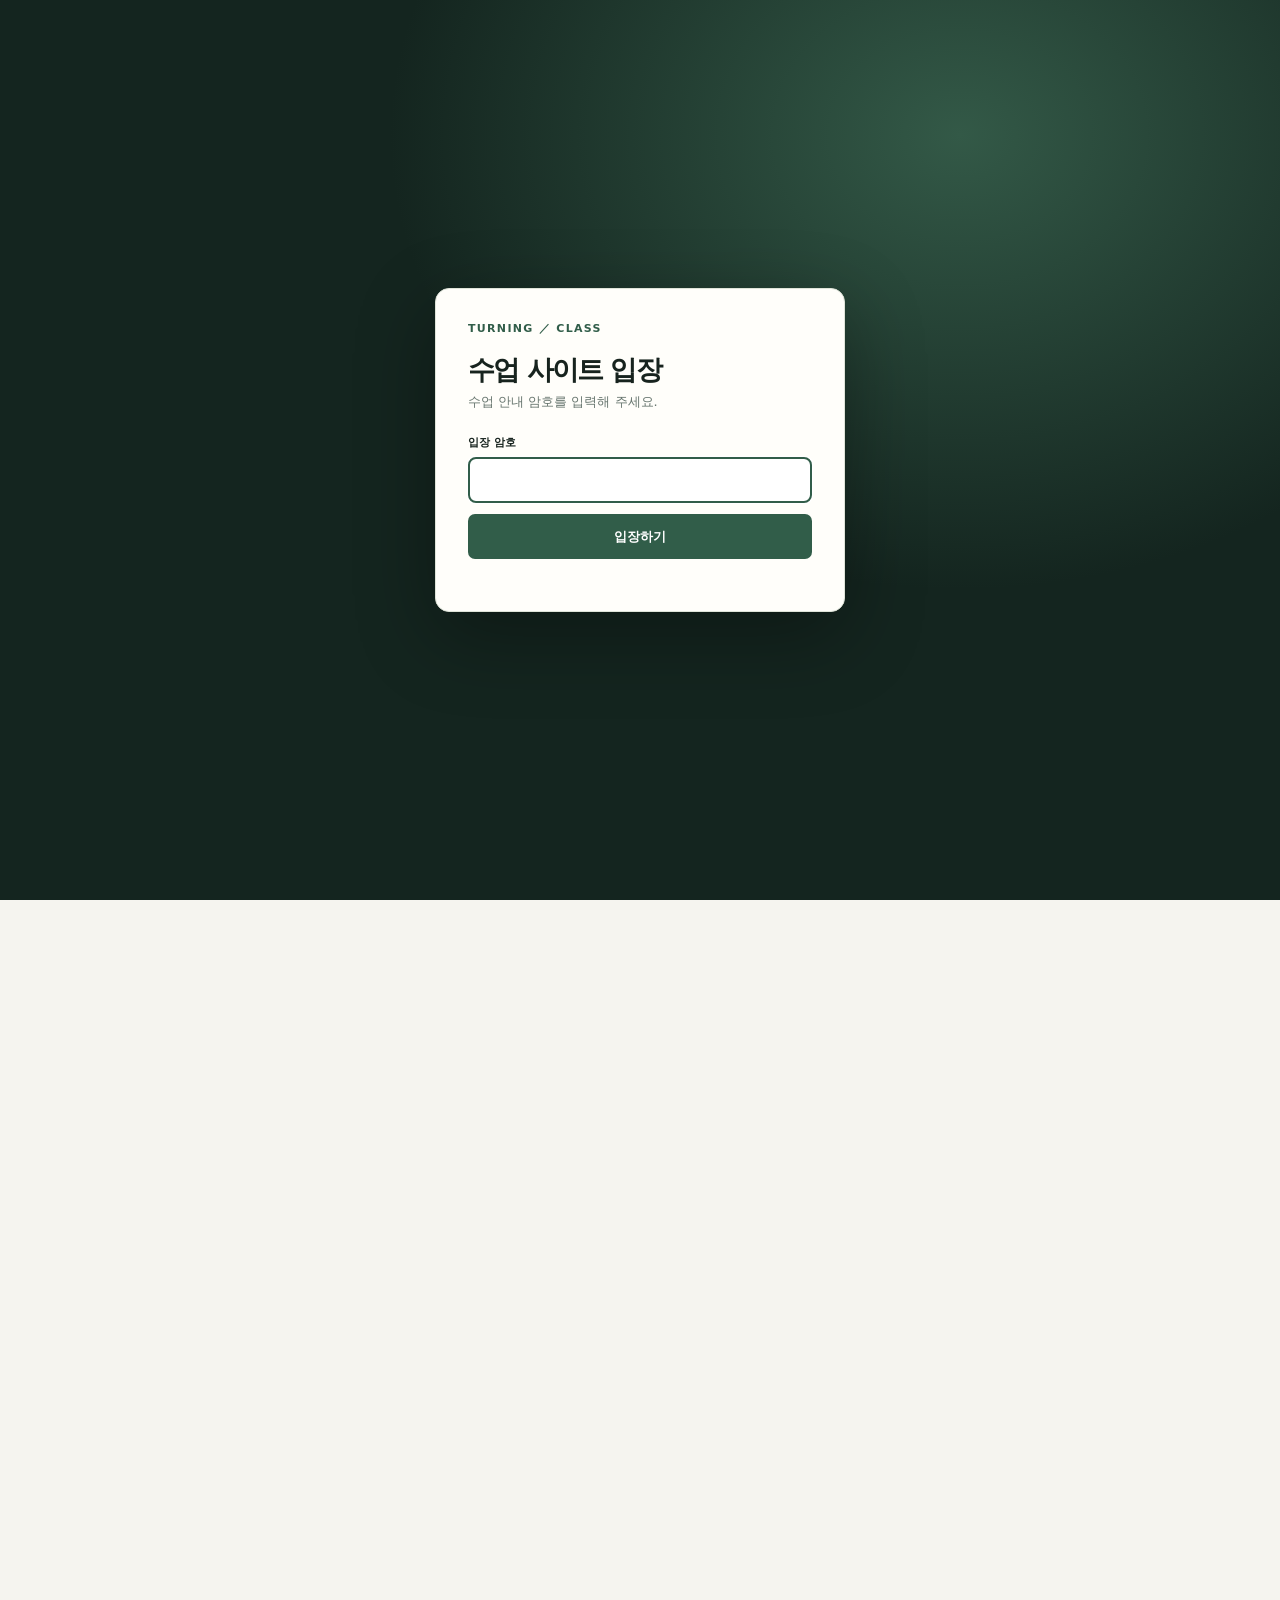
==== commit 2036ef8a: "Add practice page for public drawing one" ====
--- a/index.html
+++ b/index.html
@@ -5,18 +5,19 @@
 <title>선반 수업 | 기계가공 실습</title>
 <style>
 :root{--ink:#17231e;--muted:#68766f;--paper:#f5f4ef;--card:#fffefa;--line:#e3e3d9;--green:#315d49;--lime:#c9df8a;--orange:#d8754e}*{box-sizing:border-box}html{scroll-behavior:smooth}body{margin:0;background:var(--paper);color:var(--ink);font-family:Inter,"Pretendard","Noto Sans KR",system-ui,sans-serif}a{color:inherit;text-decoration:none}.shell{max-width:1180px;margin:auto;padding:0 28px}.topbar{height:76px;border-bottom:1px solid var(--line);display:flex;align-items:center;justify-content:space-between}.brand{font-size:16px;font-weight:800;letter-spacing:-.04em}.brand b{color:var(--green)}nav{display:flex;gap:25px;color:#55645c;font-size:13px;font-weight:650}.hero{padding:76px 0 62px;display:grid;grid-template-columns:1.1fr .9fr;gap:54px;align-items:center}.eyebrow{font-size:11px;letter-spacing:.18em;text-transform:uppercase;font-weight:800;color:var(--green)}h1{font-size:clamp(42px,6vw,72px);line-height:1.08;letter-spacing:-.075em;margin:19px 0 18px;font-weight:820}.hero p{max-width:480px;color:var(--muted);line-height:1.8;font-size:15px}.actions{display:flex;gap:10px;margin-top:27px;flex-wrap:wrap}.btn{padding:12px 17px;border-radius:7px;background:var(--green);color:white;font-size:13px;font-weight:700}.btn.light{background:transparent;border:1px solid #cfd5cc;color:var(--ink)}.visual{background:#183128;border-radius:12px;min-height:285px;position:relative;overflow:hidden;display:grid;place-items:center;color:#d5e0d4}.visual:before,.visual:after{content:"";position:absolute;border:1px solid #6e9080;border-radius:50%;width:265px;height:265px;opacity:.35}.visual:after{width:190px;height:190px}.lathe{z-index:1;font-size:89px;line-height:1;color:var(--lime);font-family:Georgia,serif}.visual small{position:absolute;bottom:20px;left:22px;color:#c8d4ca;font-size:11px;letter-spacing:.12em}.visual .tag{position:absolute;right:19px;top:18px;border:1px solid #789183;border-radius:20px;padding:7px 11px;font-size:10px}.stats{border-top:1px solid var(--line);border-bottom:1px solid var(--line);display:grid;grid-template-columns:repeat(3,1fr);padding:19px 0;margin-bottom:76px}.stat{padding:0 20px;border-right:1px solid var(--line)}.stat:first-child{padding-left:0}.stat:last-child{border:0}.stat strong{font-size:22px;letter-spacing:-.05em}.stat span{display:block;color:var(--muted);font-size:12px;margin-top:4px}.section{padding:0 0 78px;scroll-margin-top:24px}.section-head{display:flex;justify-content:space-between;align-items:end;margin-bottom:22px}.section-head h2{font-size:27px;letter-spacing:-.06em;margin:7px 0 0}.section-head p{font-size:13px;color:var(--muted);margin:0}.grid{display:grid;grid-template-columns:repeat(3,1fr);gap:14px}.card{background:var(--card);border:1px solid var(--line);border-radius:9px;padding:21px;min-height:177px;display:flex;flex-direction:column;transition:.18s}.card:hover{transform:translateY(-3px);border-color:#a9b9a7;box-shadow:0 8px 22px #192d2010}.card .icon{font-size:20px}.card h3{font-size:17px;letter-spacing:-.04em;margin:14px 0 6px}.card p{font-size:12px;line-height:1.65;color:var(--muted);margin:0}.card .open{font-size:11px;color:var(--green);font-weight:800;margin-top:auto;padding-top:14px}.practice-top{display:flex;align-items:center;justify-content:space-between;margin-bottom:15px}.search{padding:10px 13px;border:1px solid var(--line);background:var(--card);border-radius:6px;font:inherit;font-size:12px;width:220px;outline-color:var(--green)}.filters{display:flex;gap:7px;flex-wrap:wrap;margin-bottom:17px}.filter{border:1px solid var(--line);background:transparent;padding:7px 12px;border-radius:20px;color:#55645c;font-size:11px;cursor:pointer}.filter.active{background:var(--green);border-color:var(--green);color:white}.drawings{display:grid;grid-template-columns:repeat(6,1fr);gap:9px}.drawing{background:var(--card);border:1px solid var(--line);padding:14px;border-radius:7px;display:flex;flex-direction:column;min-height:102px}.drawing:hover{border-color:#8ca594}.drawing b{font-size:14px}.drawing small{color:var(--muted);font-size:10px;margin-top:5px}.drawing em{font-size:10px;color:var(--green);font-style:normal;font-weight:750;margin-top:auto;padding-top:12px}.hidden{display:none!important}.note{background:#e9eee3;border-radius:8px;padding:17px 20px;display:flex;gap:13px;align-items:flex-start;color:#42554a;font-size:12px;line-height:1.7}.note strong{white-space:nowrap}.footer{border-top:1px solid var(--line);padding:23px 0 34px;color:var(--muted);font-size:11px;display:flex;justify-content:space-between}.blank{display:none;text-align:center;color:var(--muted);padding:30px;font-size:13px}@media(max-width:760px){.shell{padding:0 19px}.topbar{height:64px}nav{gap:13px;font-size:11px}.hero{grid-template-columns:1fr;gap:28px;padding:53px 0 42px}.visual{min-height:210px}.lathe{font-size:70px}.stats{margin-bottom:55px}.grid{grid-template-columns:repeat(2,1fr)}.drawings{grid-template-columns:repeat(3,1fr)}.section{padding-bottom:58px}.section-head p{max-width:145px;text-align:right;line-height:1.5}}@media(max-width:420px){nav{gap:9px}.nav-extra{display:none}.grid{grid-template-columns:1fr}.card{min-height:150px}.drawings{grid-template-columns:repeat(2,1fr)}.practice-top{align-items:flex-start;gap:10px;flex-direction:column}.search{width:100%}.stats .stat{padding:0 10px}.stat strong{font-size:18px}.footer{gap:15px;flex-direction:column}}
-</style><script>try{if(localStorage.getItem("turning-class-entry-access")!=="ok")document.documentElement.classList.add("classroom-gate-pending")}catch(e){document.documentElement.classList.add("classroom-gate-pending")}</script><link rel="stylesheet" href="classroom-gate.css"><script src="classroom-gate.js" defer></script></head>
+</style><script>try{if(localStorage.getItem("turning-class-entry-access-v2")!=="ok")document.documentElement.classList.add("classroom-gate-pending")}catch(e){document.documentElement.classList.add("classroom-gate-pending")}</script><link rel="stylesheet" href="classroom-gate.css"><script src="classroom-gate.js" defer></script></head>
 <body><div class="shell">
-<header class="topbar"><a class="brand" href="#home">TURNING <b>／</b> CLASS</a><nav><a href="#learn">학습 자료</a><a href="cnc-code-practice.html">코드 암기 연습</a><a href="#practice">도면 연습</a><a href="#safety">실습 안내</a><a href="pairing.html">2인 1조 편성</a></nav></header>
+<header class="topbar"><a class="brand" href="#home">TURNING <b>／</b> CLASS</a><nav><a href="#learn">학습 자료</a><a href="cnc-code-practice.html">코드 암기 연습</a><a href="#practice">도면 연습</a><a href="#safety">실습 안내</a><a href="pairing.html">2인 1조 편성</a><a href="drawing-lottery.html">도면 추첨</a></nav></header>
 <main id="home"><section class="hero"><div><div class="eyebrow">기계가공 · 범용선반 & CNC</div><h1>도면을 읽고,<br>정밀하게 깎다.</h1><p>선반 가공의 기본부터 CNC 프로그래밍과 자격 실기까지. 자료를 따라 배우고, 도면을 골라 직접 연습해 보세요.</p><div class="actions"><a class="btn" href="#learn">수업 자료 보기&nbsp; ↘</a><a class="btn light" href="cnc-code-practice.html">코드 암기 연습 시작 ↗</a></div></div><div class="visual"><span class="tag">LATHE PRACTICE · 2026</span><span class="lathe">◉</span><small>MEASURE · SET · CUT</small></div></section>
 <div class="stats"><div class="stat"><strong>02</strong><span>범용 · CNC 선반 학습</span></div><div class="stat"><strong>30</strong><span>기능사 공개 실기 도면</span></div><div class="stat"><strong>14</strong><span>연습 문제와 풀이 자료</span></div></div>
 <section class="section" id="learn"><div class="section-head"><div><div class="eyebrow">Course materials</div><h2>수업 자료</h2></div><p>폴더에 있는 학습 자료를 바로 열어보세요.</p></div><div class="grid">
-<a class="card" href="pairing.html"><span class="icon">♧</span><h3>2인 1조 편성</h3><p>20명 이름을 입력하고 실습 짝을 무작위로 구성합니다.</p><span class="open">짝 편성 페이지 열기 ↗</span></a>
+<a class="card" href="pairing.html"><span class="icon">♧</span><h3>2인 1조 편성</h3><p>20명 이름을 입력하고 실습 짝을 무작위로 구성합니다.</p><span class="open">짝 편성 페이지 열기 ↗</span></a>
+<a class="card" href="drawing-lottery.html"><span class="icon">🎲</span><h3>실기 도면 랜덤 배정</h3><p>학생 20명에게 공개 도면 30개를 무작위로 배정합니다.</p><span class="open">도면 추첨 시작 ↗</span></a>
 <a class="card" href="범용선반-작업순서.pdf" target="_blank"><span class="icon">◷</span><h3>범용선반 작업 순서</h3><p>가공 전 준비부터 작업 흐름까지 순서대로 확인합니다.</p><span class="open">자료 열기 ↗</span></a>
 <a class="card" href="CNC-공구보정.pdf" target="_blank"><span class="icon">⌖</span><h3>CNC 선반 공구 보정</h3><p>공구 보정의 개념과 설정 방법을 학습합니다.</p><span class="open">자료 열기 ↗</span></a>
 <a class="card" href="CNC-코드암기.pdf" target="_blank"><span class="icon">⌘</span><h3>CNC 프로그래밍 코드</h3><p>자주 사용하는 코드와 프로그램 작성 기초를 익힙니다.</p><span class="open">자료 열기 ↗</span></a>
 <a class="card" href="cnc-review-game.html"><span class="icon">⚑</span><h3>CNC 코드 복습 게임</h3><p>팀별 퀴즈로 코드 이름과 뜻을 함께 복습합니다.</p><span class="open">게임 시작 ↗</span></a>
-<a class="card" href="cnc-fill-practice.html"><span class="icon">▤</span><h3>CNC 프로그램 빈칸 연습</h3><p>축 도면을 보며 고정 코드와 치수를 채워 봅니다.</p><span class="open">빈칸 연습 시작 ↗</span></a>
+<a class="card" href="public-drawing-1-practice.html"><span class="icon">▤</span><h3>실기 공개도면 1번 프로그램 연습</h3><p>도면과 후면·전면 모범답안을 나란히 확인합니다.</p><span class="open">도면 1번 연습 시작 ↗</span></a><a class="card" href="cnc-fill-practice.html"><span class="icon">▤</span><h3>CNC 프로그램 빈칸 연습</h3><p>축 도면을 보며 고정 코드와 치수를 채워 봅니다.</p><span class="open">빈칸 연습 시작 ↗</span></a>
 
 <a class="card" href="axis-drawing-gallery.html"><span class="icon">⌗</span><h3>선반 축 확대도</h3><p>원본 한글 파일의 37개 축 도면을 모아 볼 수 있습니다.</p><span class="open">축 확대도 모아보기 ↗</span></a>
 <a class="card" href="선반기능사-피치.hwp" target="_blank"><span class="icon">↗</span><h3>선반기능사 실기 피치</h3><p>실기 준비에 활용하는 추가 수업 자료입니다.</p><span class="open">자료 열기 ↗</span></a>
@@ -27,7 +28,7 @@
 <footer class="footer"><span>TURNING / CLASS · 선반 가공 수업 자료</span><span>자료는 수업 폴더의 파일과 연결되어 있습니다.</span></footer></div>
 <script>
 const drawings=document.getElementById('drawings');
-for(let n=1;n<=30;n++){const a=document.createElement('a');a.className='drawing';a.href=`실기%20도면%20공개문제/${n}.pdf`;a.target='_blank';a.dataset.n=n;a.dataset.band=n<=10?'early':n<=20?'middle':'late';a.innerHTML=`<b>공개 도면 ${String(n).padStart(2,'0')}</b><small>선반기능사 실기 · ${n}번</small><em>도면 열기 ↗</em>`;drawings.appendChild(a)}
+for(let n=1;n<=30;n++){const a=document.createElement('a');a.className='drawing';a.href=`drawing-${n}.pdf`;a.target='_blank';a.dataset.n=n;a.dataset.band=n<=10?'early':n<=20?'middle':'late';a.innerHTML=`<b>공개 도면 ${String(n).padStart(2,'0')}</b><small>선반기능사 실기 · ${n}번</small><em>도면 열기 ↗</em>`;drawings.appendChild(a)}
 let selected='all';function update(){const q=document.getElementById('search').value.trim();let shown=0;document.querySelectorAll('.drawing').forEach(e=>{const okBand=selected==='all'||e.dataset.band===selected;const okQuery=!q||e.dataset.n.includes(q);e.classList.toggle('hidden',!(okBand&&okQuery));if(okBand&&okQuery)shown++});document.getElementById('blank').style.display=shown?'none':'block'}
 document.querySelectorAll('[data-filter]').forEach(b=>b.addEventListener('click',()=>{selected=b.dataset.filter;document.querySelectorAll('[data-filter]').forEach(x=>x.classList.toggle('active',x===b));update()}));document.getElementById('search').addEventListener('input',update);
 </script></body></html>
@@ -37,3 +38,6 @@
 
 
 
+
+
+
